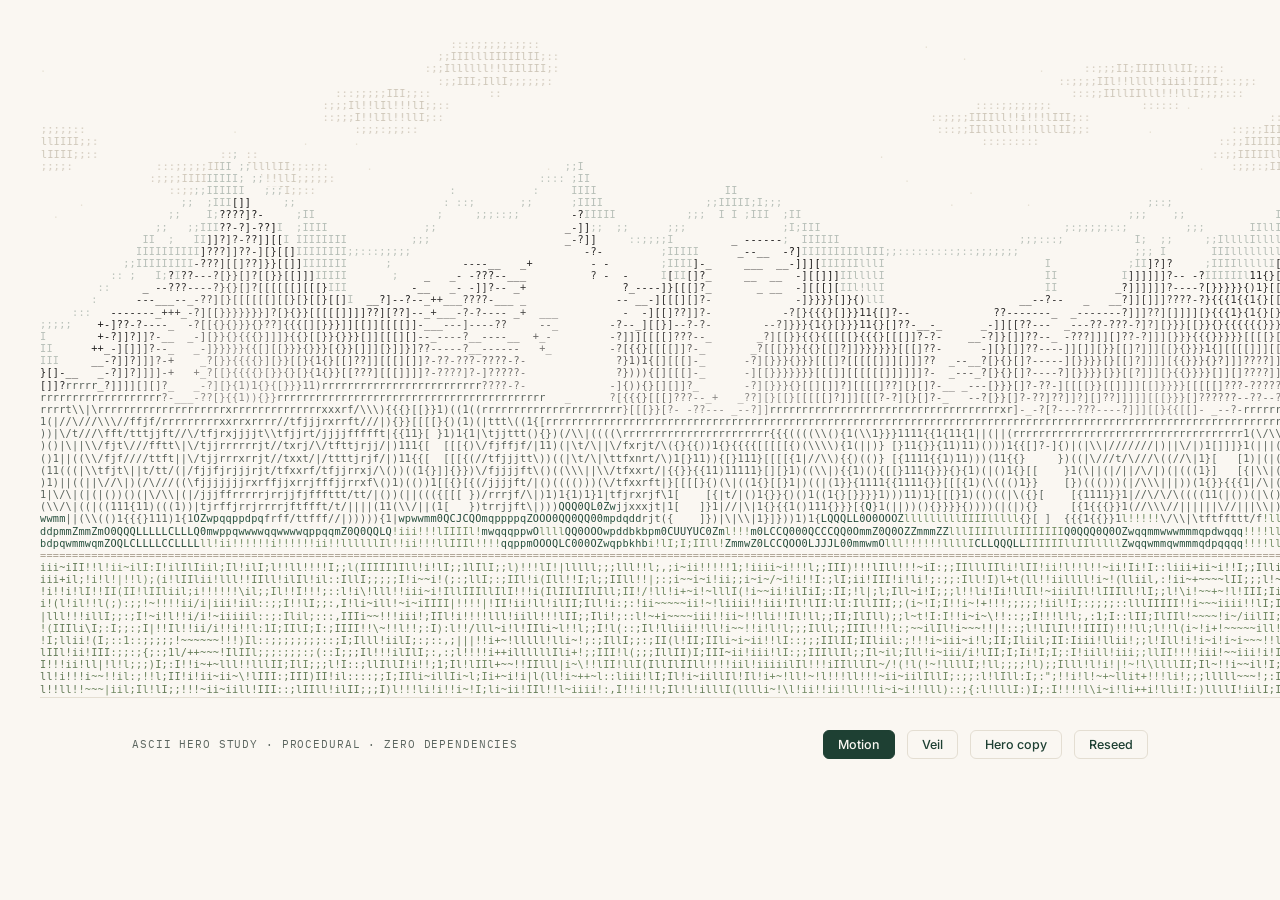
==== ascii-hero.html @ e16a2416 "jul13" ====
<!doctype html>
<html lang="en">
<head>
<meta charset="utf-8">
<meta name="viewport" content="width=device-width, initial-scale=1">
<title>Alpinae — ASCII hero study</title>
<link rel="preconnect" href="https://fonts.googleapis.com">
<link rel="preconnect" href="https://fonts.gstatic.com" crossorigin>
<link href="https://fonts.googleapis.com/css2?family=EB+Garamond:wght@500;600&family=IBM+Plex+Mono:wght@400;500&family=Inter:wght@400;500;600&display=swap" rel="stylesheet">
<style>
  :root {
    --paper: #FAF7F2;
    --ink: #1A2420;
    --ink-soft: #5C6660;
    --pine: #1E4033;
    --pine-deep: #142B23;
    --hairline: #E4DED2;
  }
  * { box-sizing: border-box; }
  html, body { margin: 0; background: var(--paper); color: var(--ink); }
  body { font-family: Inter, system-ui, sans-serif; }

  .stage {
    position: relative;
    width: 100%;
    overflow: hidden;
    border-bottom: 1px solid var(--hairline);
  }
  .stage canvas { display: block; width: 100%; }

  /* Optional veil, as the real hero would have, to test copy legibility */
  .veil {
    position: absolute; inset: 0;
    background:
      linear-gradient(90deg, rgb(250 247 242 / .92) 0%, rgb(250 247 242 / .72) 34%, rgb(250 247 242 / .12) 62%, rgb(250 247 242 / 0) 78%),
      linear-gradient(180deg, rgb(250 247 242 / .35) 0%, rgb(250 247 242 / 0) 30%, rgb(250 247 242 / 0) 70%, rgb(250 247 242 / .55) 100%);
    pointer-events: none;
  }
  .veil[hidden] { display: none; }

  .copy {
    position: absolute; inset: 0;
    display: flex; flex-direction: column; justify-content: center;
    max-width: 1080px; margin: 0 auto; padding: 0 32px;
    pointer-events: none;
  }
  .copy[hidden] { display: none; }
  .copy .kicker {
    font-family: "IBM Plex Mono", monospace;
    font-size: 12px; letter-spacing: .08em; text-transform: uppercase;
    color: var(--ink-soft); margin-bottom: 16px;
  }
  .copy h1 {
    font-family: "EB Garamond", serif; font-weight: 600;
    font-size: clamp(30px, 4.6vw, 58px); line-height: 1.08;
    margin: 0; max-width: 13ch; color: var(--ink);
  }
  .copy p {
    font-size: 16px; line-height: 1.55; color: var(--ink-soft);
    max-width: 44ch; margin: 20px 0 0;
  }

  .bar {
    display: flex; align-items: center; gap: 12px; flex-wrap: wrap;
    max-width: 1080px; margin: 0 auto; padding: 16px 32px;
  }
  .bar .label {
    font-family: "IBM Plex Mono", monospace; font-size: 11px;
    letter-spacing: .08em; text-transform: uppercase; color: var(--ink-soft);
    margin-right: auto;
  }
  .bar button {
    font: 500 12.5px Inter, sans-serif; color: var(--pine);
    background: none; border: 1px solid var(--hairline); border-radius: 6px;
    padding: 6px 14px; cursor: pointer;
  }
  .bar button:hover { background: rgb(30 64 51 / .05); }
  .bar button[aria-pressed="true"] { background: var(--pine); color: var(--paper); border-color: var(--pine); }
  .bar button:focus-visible { outline: 2px solid var(--pine); outline-offset: 2px; }

  .sr-only {
    position: absolute; width: 1px; height: 1px; padding: 0; margin: -1px;
    overflow: hidden; clip: rect(0 0 0 0); white-space: nowrap; border: 0;
  }
</style>
</head>
<body>

<figure class="stage" id="stage" role="img" aria-label="Animated ASCII rendering of a Swiss alpine valley with a passing train">
  <canvas id="scene" aria-hidden="true"></canvas>
  <div class="veil" id="veil" hidden></div>
  <div class="copy" id="copy" hidden>
    <div class="kicker">Alpinae — Swiss-hosted reconciliation</div>
    <h1>Every figure traceable to its source.</h1>
    <p>A read-only consolidation layer for wealth managers. Nothing writes back. Nothing leaves Switzerland.</p>
  </div>
  <figcaption class="sr-only">Swiss alpine valley rendered in colored ASCII characters, with drifting clouds, wind over the meadow, and a small train crossing the valley floor.</figcaption>
</figure>

<div class="bar">
  <span class="label" id="status">ASCII hero study · procedural · zero dependencies</span>
  <button id="btn-motion" aria-pressed="true">Motion</button>
  <button id="btn-veil" aria-pressed="false">Veil</button>
  <button id="btn-copy" aria-pressed="false">Hero copy</button>
  <button id="btn-seed">Reseed</button>
</div>

<script>
(() => {
  "use strict";

  const COLS = 200;
  const ROWS = 56;
  const CELL_ASPECT = 1.9;               // cell height / cell width
  const RAMP = '.`^",:;Il!i~+_-?][}{1)(|\\/tfjrxnuvczXYUJCLQ0OZmwqpdbkhao*#MW&8%B@$';
  const PAPER = "#FAF7F2";
  const FPS_INTERVAL = 80;               // ~12 fps — ASCII reads better slightly stepped

  const TRACK_Y = ROWS - 12;             // rail row; train rides on TRACK_Y - 1
  const MEADOW_Y = TRACK_Y + 1;

  const stage = document.getElementById("stage");
  const canvas = document.getElementById("scene");
  const ctx = canvas.getContext("2d", { alpha: false });

  const staticC = document.createElement("canvas");
  const staticX = staticC.getContext("2d", { alpha: false });
  const cloudC = document.createElement("canvas");
  const cloudX = cloudC.getContext("2d");

  let seed = 1913;                       // year the Lötschberg line opened
  let scene = null;
  let cellW = 0, cellH = 0, fontSize = 0;
  let running = !matchMedia("(prefers-reduced-motion: reduce)").matches;
  let visible = true;
  let lastFrame = -Infinity;

  // ---------- deterministic noise ----------

  function hash(x, y) {
    let h = (x * 374761393 + y * 668265263 + seed * 974634211) | 0;
    h = Math.imul(h ^ (h >>> 13), 1274126177);
    return ((h ^ (h >>> 16)) >>> 0) / 4294967296;
  }

  function noise(x, y) {
    const xi = Math.floor(x), yi = Math.floor(y);
    const xf = x - xi, yf = y - yi;
    const u = xf * xf * (3 - 2 * xf), v = yf * yf * (3 - 2 * yf);
    const a = hash(xi, yi), b = hash(xi + 1, yi);
    const c = hash(xi, yi + 1), d = hash(xi + 1, yi + 1);
    return a + (b - a) * u + (c - a) * v + (a - b - c + d) * u * v;
  }

  function fbm(x, y, octaves) {
    let sum = 0, amp = 0.5, freq = 1;
    for (let i = 0; i < octaves; i += 1) {
      sum += amp * noise(x * freq, y * freq);
      freq *= 2;
      amp *= 0.5;
    }
    return sum;
  }

  // Peaked 1-D profile in [0,1] for mountain crests
  function ridge(x, freq, row) {
    const n1 = 1 - Math.abs(2 * noise(x * freq, row) - 1);
    const n2 = 1 - Math.abs(2 * noise(x * freq * 2.7, row + 40) - 1);
    return n1 * 0.72 + n2 * 0.28;
  }

  // ---------- palette helpers ----------

  function mix(hexA, hexB, t) {
    t = Math.max(0, Math.min(1, t));
    const a = parseInt(hexA.slice(1), 16), b = parseInt(hexB.slice(1), 16);
    const r = Math.round((a >> 16) + (((b >> 16) & 255) - (a >> 16)) * t);
    const g = Math.round(((a >> 8) & 255) + (((b >> 8) & 255) - ((a >> 8) & 255)) * t);
    const bl = Math.round((a & 255) + ((b & 255) - (a & 255)) * t);
    return `rgb(${r} ${g} ${bl})`;
  }

  const MEADOW = ["#5B7150", "#637B57", "#6C855E", "#758F66", "#7E986E"];

  function rampChar(density) {
    const i = Math.max(0, Math.min(RAMP.length - 1, Math.round(density * (RAMP.length - 1))));
    return RAMP[i];
  }

  // ---------- scene build (pure data, resolution-independent) ----------

  function buildScene() {
    const chars = new Array(COLS * ROWS).fill(" ");
    const colors = new Array(COLS * ROWS).fill(PAPER);
    const meadowCells = [];               // { x, y, rampIndex, color }

    const farCrest = new Array(COLS);
    const nearCrest = new Array(COLS);
    const forestTop = new Array(COLS);
    const skyTop = new Array(COLS);       // cloud clip line

    for (let x = 0; x < COLS; x += 1) {
      // broad valley envelope so the ridgelines rise and fall across the frame
      const broad = 0.55 + 0.45 * noise(x * 0.008, 5);
      farCrest[x] = Math.round(26 - 20 * ridge(x, 0.02, 11) * broad);
      nearCrest[x] = Math.round(41 - 17 * ridge(x, 0.011, 53) * (1.15 - broad * 0.45));
      forestTop[x] = Math.round(TRACK_Y - 4 + 2.6 * noise(x * 0.07, 77));
      skyTop[x] = Math.min(farCrest[x], nearCrest[x]);
    }

    const slopeAt = (arr, x) =>
      (arr[Math.min(COLS - 1, x + 2)] - arr[Math.max(0, x - 2)]) / 4;

    for (let y = 0; y < ROWS; y += 1) {
      for (let x = 0; x < COLS; x += 1) {
        const i = y * COLS + x;
        const tex = fbm(x * 0.14, y * 0.14, 4);

        if (y > TRACK_Y) {
          // meadow — light and airy, animated by gusts
          let d = 0.04 + 0.2 * fbm(x * 0.35, y * 0.35, 3);
          if (hash(x * 7 + 2, y * 3 + 1) > 0.96) d += 0.22;   // odd tuft
          const shade = Math.max(0, Math.min(MEADOW.length - 1,
            Math.floor(fbm(x * 0.08, y * 0.2, 2) * MEADOW.length)));
          chars[i] = rampChar(d);
          colors[i] = MEADOW[shade];
          meadowCells.push({
            x, y,
            rampIndex: Math.round(d * (RAMP.length - 1)),
            color: MEADOW[shade],
          });

        } else if (y === TRACK_Y) {
          chars[i] = "=";
          colors[i] = "#A79D8C";

        } else if (y >= forestTop[x]) {
          // forest band — clumps of pine with meadow gaps
          const clump = fbm(x * 0.05, y * 0.3, 2);
          if (clump < 0.34) {
            chars[i] = rampChar(0.08 + 0.1 * tex);
            colors[i] = MEADOW[3];
          } else {
            chars[i] = rampChar(0.52 + 0.34 * tex);
            colors[i] = mix("#1E4033", "#2E5B45", tex);
          }

        } else if (y >= nearCrest[x]) {
          // near ridge — slope-lit rock, blank speckle for hatching
          const depth = y - nearCrest[x];
          const slope = slopeAt(nearCrest, x);
          const light = 0.5 - Math.max(-2, Math.min(2, slope)) * 0.16; // west-lit
          let d = 0.14 + 0.5 * tex * (1.35 - light);
          if (depth <= 1) d = Math.max(d, 0.45);                       // crest outline
          if (depth > 2 && tex < 0.26) continue;                       // hatching gap
          chars[i] = rampChar(d);
          colors[i] = mix("#707A72", "#3E4842", Math.min(1, d * 0.7 + (1 - light) * 0.45));

        } else if (y >= farCrest[x]) {
          // far ridge — snow near the crest, hazy rock fading to paper
          const depth = y - farCrest[x];
          const snowDepth = 2.5 + 3 * noise(x * 0.09, 91);
          if (depth < snowDepth) {
            if (depth > 0 && tex < 0.48) continue;                     // sparse snow
            chars[i] = rampChar(0.05 + 0.1 * tex);
            colors[i] = mix("#C4CBC4", "#ADB6AE", tex);
          } else {
            const slope = slopeAt(farCrest, x);
            const light = 0.5 - Math.max(-2, Math.min(2, slope)) * 0.14;
            const d = 0.1 + 0.34 * tex * (1.3 - light);
            if (tex < 0.36) continue;                                  // airy fill
            const haze = Math.min(1, depth / 16);
            chars[i] = rampChar(d);
            colors[i] = mix(mix("#8E988F", "#788279", tex), PAPER, haze * 0.55);
          }

        } else if (hash(x * 3 + 1, y * 5 + 2) > 0.992) {
          // sky: near-empty, a few faint specks so it isn't a dead void
          chars[i] = ".";
          colors[i] = "#E7E1D5";
        }
      }
    }

    // clouds: soft ellipse blobs in the sky band, baked once
    const clouds = [];
    for (let c = 0; c < 6; c += 1) {
      const cx = hash(c * 17 + 3, 5) * COLS;
      const cy = 3 + hash(c * 29 + 7, 9) * 10;
      const rx = 9 + hash(c * 41 + 1, 13) * 11;
      const ry = 2 + hash(c * 53 + 5, 17) * 2;
      for (let y = Math.max(0, Math.floor(cy - ry)); y <= Math.ceil(cy + ry); y += 1) {
        for (let x = Math.floor(cx - rx); x <= Math.ceil(cx + rx); x += 1) {
          const dx = (x - cx) / rx, dy = (y - cy) / ry;
          const d = dx * dx + dy * dy;
          if (d >= 1) continue;
          const body = (1 - d) * (0.55 + 0.45 * noise(x * 0.4 + c * 9, y * 0.4));
          if (body < 0.26) continue;
          clouds.push({
            x: ((x % COLS) + COLS) % COLS,
            y,
            char: rampChar(0.04 + body * 0.12),
            color: mix("#DAD3C6", "#C6BEAF", body),
          });
        }
      }
    }

    return { chars, colors, meadowCells, skyTop, clouds };
  }

  // ---------- rendering ----------

  function setFont(target) {
    target.font = `500 ${fontSize}px "SF Mono", ui-monospace, Menlo, Consolas, monospace`;
    target.textBaseline = "top";
  }

  function paintStatic() {
    staticX.fillStyle = PAPER;
    staticX.fillRect(0, 0, staticC.width, staticC.height);
    setFont(staticX);
    for (let y = 0; y < ROWS; y += 1) {
      for (let x = 0; x < COLS; x += 1) {
        const i = y * COLS + x;
        if (scene.chars[i] === " ") continue;
        staticX.fillStyle = scene.colors[i];
        staticX.fillText(scene.chars[i], x * cellW, y * cellH);
      }
    }
  }

  function paintClouds() {
    cloudX.clearRect(0, 0, cloudC.width, cloudC.height);
    setFont(cloudX);
    for (const cell of scene.clouds) {
      cloudX.fillStyle = cell.color;
      cloudX.fillText(cell.char, cell.x * cellW, cell.y * cellH);
    }
  }

  function resize() {
    const cssW = Math.max(320, stage.clientWidth || 1080);
    const cssH = cssW * (ROWS * CELL_ASPECT) / COLS;
    const dpr = Math.min(2, window.devicePixelRatio || 1);

    canvas.style.height = `${cssH}px`;
    canvas.width = Math.round(cssW * dpr);
    canvas.height = Math.round(cssH * dpr);
    staticC.width = cloudC.width = canvas.width;
    staticC.height = cloudC.height = canvas.height;

    cellW = canvas.width / COLS;
    cellH = canvas.height / ROWS;
    fontSize = Math.min(cellH * 1.05, cellW * 1.6);   // keep glyphs inside cells

    paintStatic();
    paintClouds();
  }

  // ---------- clouds drift, clipped above the ridgelines ----------

  function drawClouds(now) {
    const offset = running ? ((now % 140000) / 140000) * canvas.width : 0;
    ctx.save();
    ctx.beginPath();
    ctx.moveTo(0, 0);
    ctx.lineTo(canvas.width, 0);
    for (let x = COLS - 1; x >= 0; x -= 1) {
      ctx.lineTo((x + 0.5) * cellW, scene.skyTop[x] * cellH);
    }
    ctx.closePath();
    ctx.clip();
    ctx.drawImage(cloudC, -offset, 0);
    ctx.drawImage(cloudC, canvas.width - offset, 0);
    ctx.restore();
  }

  // ---------- wind gusts over the meadow ----------

  const gusts = [];
  let nextGustAt = 1500;

  function spawnGust(now) {
    gusts.push({
      start: now,
      duration: 9000 + hash(now | 0, 1) * 6000,
      cy: MEADOW_Y + 2 + hash(now | 0, 2) * (ROWS - MEADOW_Y - 4),
      rx: 16 + hash(now | 0, 3) * 22,
      ry: 3 + hash(now | 0, 4) * 3.5,
      dir: hash(now | 0, 5) < 0.5 ? -1 : 1,
      strength: 0.5 + hash(now | 0, 6) * 0.4,
    });
    nextGustAt = now + 3000 + hash(now | 0, 7) * 5000;
  }

  function drawGusts(now) {
    if (now >= nextGustAt && gusts.length < 3) spawnGust(now);
    setFont(ctx);
    for (let g = gusts.length - 1; g >= 0; g -= 1) {
      const gust = gusts[g];
      const progress = (now - gust.start) / gust.duration;
      if (progress >= 1) { gusts.splice(g, 1); continue; }

      const travel = COLS + gust.rx * 2;
      const centerX = gust.dir > 0
        ? -gust.rx + progress * travel
        : COLS + gust.rx - progress * travel;
      const envelope = Math.sin(Math.PI * progress) * gust.strength;
      const phase = Math.floor(progress * 7);

      for (const cell of scene.meadowCells) {
        const dx = (cell.x - centerX) / gust.rx;
        const dy = (cell.y - gust.cy) / gust.ry;
        const d = dx * dx + dy * dy;
        if (d >= 1) continue;
        if (envelope * (1 - d) < 0.12) continue;

        const flip = (cell.x * 13 + cell.y * 7 + phase) % 2 === 0 ? 2 : -2;
        const j = Math.max(0, Math.min(RAMP.length - 1, cell.rampIndex + flip));

        ctx.fillStyle = PAPER;
        ctx.fillRect(cell.x * cellW, cell.y * cellH, cellW + 0.5, cellH + 0.5);
        ctx.fillStyle = cell.color;
        ctx.fillText(RAMP[j], cell.x * cellW, cell.y * cellH);
      }
    }
  }

  // ---------- the train ----------

  const TRAIN_R = "[###][###][###]>";
  const TRAIN_L = "<[###][###][###]";
  const TRAIN_SPEED = 7.5;               // cells per second
  let train = null;
  let nextTrainAt = 4000;
  let trainDir = 1;

  function drawTrain(now) {
    if (!train && now >= nextTrainAt) {
      train = { start: now, dir: trainDir };
      trainDir = -trainDir;
    }
    if (!train) return;

    const body = train.dir > 0 ? TRAIN_R : TRAIN_L;
    const traveled = ((now - train.start) / 1000) * TRAIN_SPEED;
    const head = train.dir > 0 ? -body.length + traveled : COLS - traveled;

    if (traveled > COLS + body.length) {
      train = null;
      nextTrainAt = now + 16000 + hash(now | 0, 8) * 18000;
      return;
    }

    setFont(ctx);
    const y = TRACK_Y - 1;
    for (let k = 0; k < body.length; k += 1) {
      const x = Math.round(head) + k;
      if (x < 0 || x >= COLS) continue;
      ctx.fillStyle = PAPER;
      ctx.fillRect(x * cellW, y * cellH, cellW + 0.5, cellH + 0.5);
      ctx.fillStyle = "#142B23";
      ctx.fillText(body[k], x * cellW, y * cellH);
    }
  }

  // ---------- frame loop ----------

  function drawFrame(now) {
    ctx.drawImage(staticC, 0, 0);
    drawClouds(now);
    if (running) {
      drawGusts(now);
      drawTrain(now);
    }
  }

  function tick(now) {
    if (running && visible && now - lastFrame >= FPS_INTERVAL) {
      drawFrame(now);
      lastFrame = now;
    }
    requestAnimationFrame(tick);
  }

  // ---------- wiring ----------

  function rebuild() {
    scene = buildScene();
    resize();
    drawFrame(performance.now());
  }

  new ResizeObserver(() => { resize(); drawFrame(performance.now()); }).observe(stage);
  new IntersectionObserver(entries => { visible = entries[0].isIntersecting; }).observe(stage);
  document.addEventListener("visibilitychange", () => { visible = !document.hidden; });

  const btnMotion = document.getElementById("btn-motion");
  btnMotion.setAttribute("aria-pressed", String(running));
  btnMotion.addEventListener("click", () => {
    running = !running;
    btnMotion.setAttribute("aria-pressed", String(running));
    if (!running) drawFrame(performance.now());
  });

  function bindToggle(buttonId, targetId) {
    const button = document.getElementById(buttonId);
    const target = document.getElementById(targetId);
    button.addEventListener("click", () => {
      target.hidden = !target.hidden;
      button.setAttribute("aria-pressed", String(!target.hidden));
    });
  }
  bindToggle("btn-veil", "veil");
  bindToggle("btn-copy", "copy");

  document.getElementById("btn-seed").addEventListener("click", () => {
    seed = (Math.random() * 1e9) | 0;
    gusts.length = 0;
    train = null;
    rebuild();
  });

  rebuild();
  requestAnimationFrame(tick);
})();
</script>
</body>
</html>
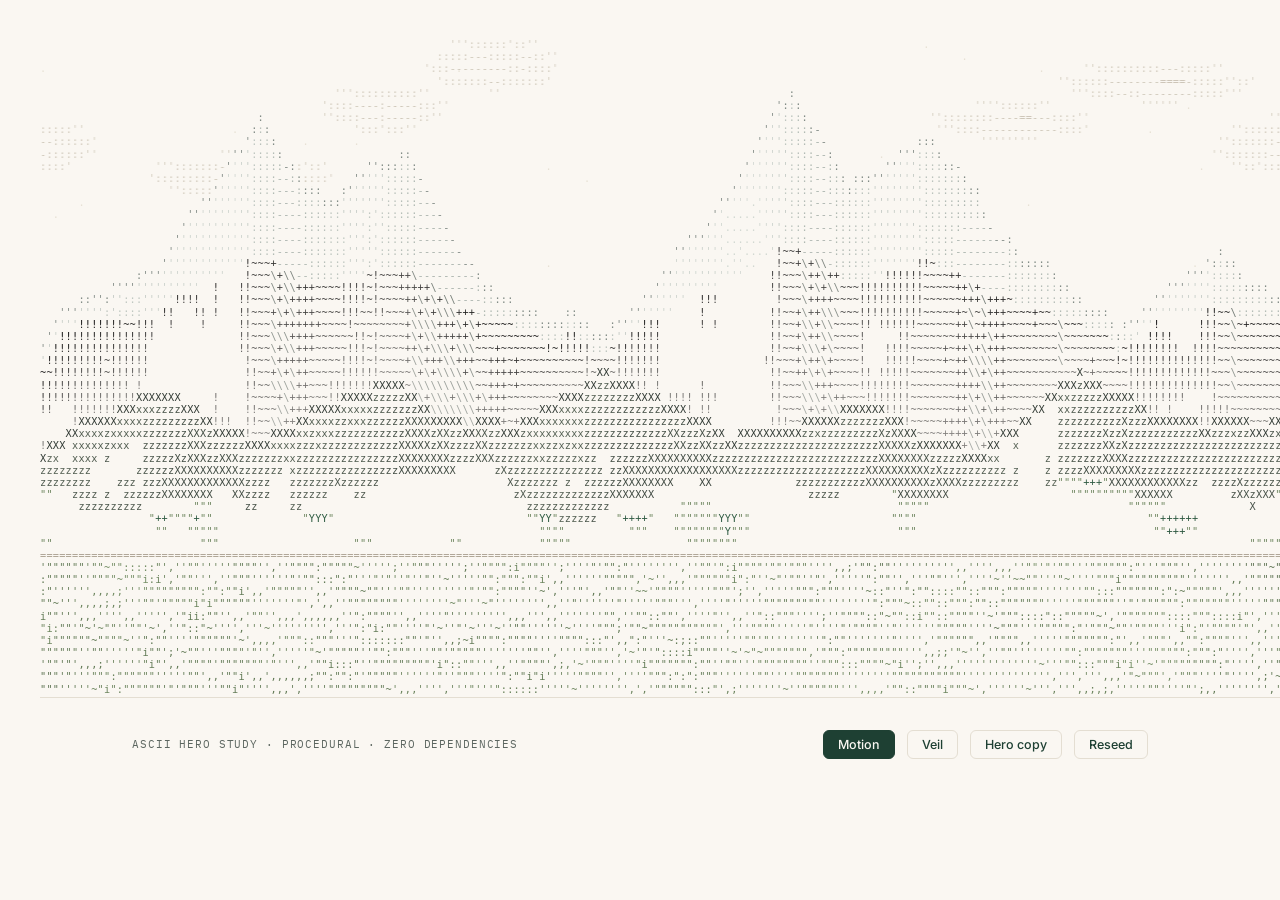
==== commit 574b3406: "Hero: animated ASCII alpine band; fact strip under nav - Replace the hand-drawn alpine SVG with a pr" ====
--- a/ascii-hero.html
+++ b/ascii-hero.html
@@ -112,8 +112,15 @@
   const COLS = 200;
   const ROWS = 56;
   const CELL_ASPECT = 1.9;               // cell height / cell width
-  const RAMP = '.`^",:;Il!i~+_-?][}{1)(|\\/tfjrxnuvczXYUJCLQ0OZmwqpdbkhao*#MW&8%B@$';
   const PAPER = "#FAF7F2";
+
+  // Curated per-region ramps — a single global ramp puts punctuation noise
+  // ("?][}{") in the midtones, which reads as static rather than terrain.
+  const SNOW_RAMP = "`.':-=";
+  const FAR_RAMP = ".,:;!~+=zx";
+  const NEAR_RAMP = ":;~+=xzXH#8";
+  const FOREST_RAMP = "!iy+YT#";
+  const MEADOW_RAMP = ".,'\":;~ii";
   const FPS_INTERVAL = 80;               // ~12 fps — ASCII reads better slightly stepped
 
   const TRACK_Y = ROWS - 12;             // rail row; train rides on TRACK_Y - 1
@@ -162,11 +169,24 @@
     return sum;
   }
 
-  // Peaked 1-D profile in [0,1] for mountain crests
-  function ridge(x, freq, row) {
-    const n1 = 1 - Math.abs(2 * noise(x * freq, row) - 1);
-    const n2 = 1 - Math.abs(2 * noise(x * freq * 2.7, row + 40) - 1);
-    return n1 * 0.72 + n2 * 0.28;
+  // Ridgelines are art-directed, not generated: noise alone has no
+  // composition. Control points define the silhouette; noise only jitters it.
+  const FAR_PTS = [
+    [0, 26], [18, 20], [34, 9], [44, 15], [56, 11], [70, 22], [88, 26],
+    [104, 17], [117, 6], [126, 13], [139, 10], [152, 19], [168, 25],
+    [184, 20], [199, 26],
+  ];
+  const NEAR_PTS = [
+    [0, 36], [16, 31], [34, 35], [52, 30], [72, 34], [90, 29], [108, 35],
+    [126, 32], [144, 36], [162, 30], [182, 34], [199, 32],
+  ];
+
+  function polyline(points, x) {
+    for (let p = 0; p < points.length - 1; p += 1) {
+      const [x0, y0] = points[p], [x1, y1] = points[p + 1];
+      if (x >= x0 && x <= x1) return y0 + (y1 - y0) * (x - x0) / (x1 - x0);
+    }
+    return points[points.length - 1][1];
   }
 
   // ---------- palette helpers ----------
@@ -182,10 +202,12 @@
 
   const MEADOW = ["#5B7150", "#637B57", "#6C855E", "#758F66", "#7E986E"];
 
-  function rampChar(density) {
-    const i = Math.max(0, Math.min(RAMP.length - 1, Math.round(density * (RAMP.length - 1))));
-    return RAMP[i];
-  }
+  function pick(ramp, t) {
+    const i = Math.max(0, Math.min(ramp.length - 1, Math.round(t * (ramp.length - 1))));
+    return ramp[i];
+  }
+
+  const clamp = (v, a, b) => (v < a ? a : v > b ? b : v);
 
   // ---------- scene build (pure data, resolution-independent) ----------
 
@@ -200,33 +222,52 @@
     const skyTop = new Array(COLS);       // cloud clip line
 
     for (let x = 0; x < COLS; x += 1) {
-      // broad valley envelope so the ridgelines rise and fall across the frame
-      const broad = 0.55 + 0.45 * noise(x * 0.008, 5);
-      farCrest[x] = Math.round(26 - 20 * ridge(x, 0.02, 11) * broad);
-      nearCrest[x] = Math.round(41 - 17 * ridge(x, 0.011, 53) * (1.15 - broad * 0.45));
-      forestTop[x] = Math.round(TRACK_Y - 4 + 2.6 * noise(x * 0.07, 77));
+      farCrest[x] = Math.round(polyline(FAR_PTS, x) + 1.6 * (noise(x * 0.35, 21) - 0.5));
+      nearCrest[x] = Math.round(polyline(NEAR_PTS, x) + 1.6 * (noise(x * 0.3, 63) - 0.5));
+      // fingered forest edge — two octaves so the treeline isn't a flat rule
+      forestTop[x] = Math.round(TRACK_Y - 5
+        + 4.5 * (noise(x * 0.09, 77) - 0.5)
+        + 2.0 * (noise(x * 0.28, 131) - 0.5));
       skyTop[x] = Math.min(farCrest[x], nearCrest[x]);
     }
 
     const slopeAt = (arr, x) =>
       (arr[Math.min(COLS - 1, x + 2)] - arr[Math.max(0, x - 2)]) / 4;
+
+    // Directional light (upper-left): a face whose crest descends to the right
+    // turns away from the light → shadow; a rising face is lit. Smoothed over a
+    // wide window so the whole flank shares one tone instead of speckling.
+    // 0 = deep shadow, 1 = full sun.
+    const lightAt = (arr, x) => {
+      const s = (arr[Math.min(COLS - 1, x + 4)] - arr[Math.max(0, x - 4)]) / 8;
+      return clamp(0.5 - s * 0.52, 0.05, 0.97);
+    };
+    const farLit = new Array(COLS);
+    const nearLit = new Array(COLS);
+    for (let x = 0; x < COLS; x += 1) {
+      farLit[x] = lightAt(farCrest, x);
+      nearLit[x] = lightAt(nearCrest, x);
+    }
 
     for (let y = 0; y < ROWS; y += 1) {
       for (let x = 0; x < COLS; x += 1) {
         const i = y * COLS + x;
-        const tex = fbm(x * 0.14, y * 0.14, 4);
+        // x/y frequencies compensate for tall cells so the noise is
+        // isotropic on screen — otherwise it bands horizontally
+        const tex = fbm(x * 0.11, y * 0.21, 4);
 
         if (y > TRACK_Y) {
           // meadow — light and airy, animated by gusts
-          let d = 0.04 + 0.2 * fbm(x * 0.35, y * 0.35, 3);
-          if (hash(x * 7 + 2, y * 3 + 1) > 0.96) d += 0.22;   // odd tuft
+          let t = 0.7 * fbm(x * 0.3, y * 0.55, 3);
+          if (hash(x * 7 + 2, y * 3 + 1) > 0.95) t += 0.45;   // odd tuft
           const shade = Math.max(0, Math.min(MEADOW.length - 1,
             Math.floor(fbm(x * 0.08, y * 0.2, 2) * MEADOW.length)));
-          chars[i] = rampChar(d);
+          chars[i] = pick(MEADOW_RAMP, t);
           colors[i] = MEADOW[shade];
           meadowCells.push({
             x, y,
-            rampIndex: Math.round(d * (RAMP.length - 1)),
+            rampIndex: Math.max(0, Math.min(MEADOW_RAMP.length - 1,
+              Math.round(t * (MEADOW_RAMP.length - 1)))),
             color: MEADOW[shade],
           });
 
@@ -235,43 +276,74 @@
           colors[i] = "#A79D8C";
 
         } else if (y >= forestTop[x]) {
-          // forest band — clumps of pine with meadow gaps
-          const clump = fbm(x * 0.05, y * 0.3, 2);
-          if (clump < 0.34) {
-            chars[i] = rampChar(0.08 + 0.1 * tex);
-            colors[i] = MEADOW[3];
+          // forest band — scattered pine clumps over meadow, so the treeline
+          // reads as stippled stands rather than a solid dark rule
+          const clump = fbm(x * 0.14, y * 0.34, 2);
+          if (clump < 0.52) {
+            continue;                                                  // meadow gap → paper
+          } else if (clump < 0.6) {
+            chars[i] = pick(MEADOW_RAMP, 0.4);                         // sparse scrub
+            colors[i] = MEADOW[2];
           } else {
-            chars[i] = rampChar(0.52 + 0.34 * tex);
-            colors[i] = mix("#1E4033", "#2E5B45", tex);
+            chars[i] = pick(FOREST_RAMP, 0.3 + 0.55 * tex);
+            colors[i] = mix("#265039", "#37664B", tex);
           }
 
         } else if (y >= nearCrest[x]) {
-          // near ridge — slope-lit rock, blank speckle for hatching
+          // near ridge — solid dark foothill mass, one tone per lit/shadow face
           const depth = y - nearCrest[x];
+          const lit = nearLit[x];
           const slope = slopeAt(nearCrest, x);
-          const light = 0.5 - Math.max(-2, Math.min(2, slope)) * 0.16; // west-lit
-          let d = 0.14 + 0.5 * tex * (1.35 - light);
-          if (depth <= 1) d = Math.max(d, 0.45);                       // crest outline
-          if (depth > 2 && tex < 0.26) continue;                       // hatching gap
-          chars[i] = rampChar(d);
-          colors[i] = mix("#707A72", "#3E4842", Math.min(1, d * 0.7 + (1 - light) * 0.45));
+          const base = forestTop[x] - nearCrest[x];
+          const foot = base > 0 ? depth / base : 1;                   // 0 crest → 1 base
+          // shadow faces get denser glyphs; a valley-shadow gradient darkens the base
+          const t = clamp(0.4 + (1 - lit) * 0.34 + foot * 0.1 + (tex - 0.5) * 0.12, 0, 0.8);
+          if (depth === 0) {
+            chars[i] = pick(NEAR_RAMP, 0.72);                          // crisp crest edge
+            colors[i] = "#313A34";
+          } else if (lit > 0.5 && tex < 0.15 + (lit - 0.5) * 1.3) {
+            continue;                                                  // sunlit face goes porous
+          } else if (Math.abs(slope) > 0.55 && lit < 0.4 && hash(x * 5, y * 9) < 0.55) {
+            chars[i] = slope < 0 ? "/" : "\\";                         // shadowed flank striation
+            colors[i] = "#333D37";
+          } else {
+            chars[i] = pick(NEAR_RAMP, t);
+            // lit face → mossy green-grey, shadow face → deep pine
+            colors[i] = mix("#333D37", "#6B7867", lit - foot * 0.18 + (tex - 0.5) * 0.12);
+          }
 
         } else if (y >= farCrest[x]) {
-          // far ridge — snow near the crest, hazy rock fading to paper
+          // far ridge — the star: snow-capped peaks with real light/shadow massing
           const depth = y - farCrest[x];
-          const snowDepth = 2.5 + 3 * noise(x * 0.09, 91);
+          const lit = farLit[x];
+          const slope = slopeAt(farCrest, x);
+          const height = 26 - farCrest[x];                            // 0 valley … ~20 summit
+          const snowDepth = Math.max(1.4, height * 0.62);
+          const band = nearCrest[x] - farCrest[x];
+          const haze = band > 0 ? depth / band : 0;                  // aerial fade toward base
+
           if (depth < snowDepth) {
-            if (depth > 0 && tex < 0.48) continue;                     // sparse snow
-            chars[i] = rampChar(0.05 + 0.1 * tex);
-            colors[i] = mix("#C4CBC4", "#ADB6AE", tex);
+            // snow: solid caps. Lit snow is cool grey (never paper-white, or it
+            // vanishes on ivory); shadow snow is a darker blue-grey giving volume.
+            const snowShade = clamp(0.4 + lit * 0.6 - (tex - 0.5) * 0.14, 0, 1);
+            chars[i] = pick(SNOW_RAMP, clamp(0.32 + (1 - lit) * 0.45 + (tex - 0.5) * 0.18, 0.14, 1));
+            colors[i] = mix("#8A968F", "#D2D8D2", snowShade);
+            if (depth === 0) colors[i] = "#828C86";                   // firm crest edge
           } else {
-            const slope = slopeAt(farCrest, x);
-            const light = 0.5 - Math.max(-2, Math.min(2, slope)) * 0.14;
-            const d = 0.1 + 0.34 * tex * (1.3 - light);
-            if (tex < 0.36) continue;                                  // airy fill
-            const haze = Math.min(1, depth / 16);
-            chars[i] = rampChar(d);
-            colors[i] = mix(mix("#8E988F", "#788279", tex), PAPER, haze * 0.55);
+            // rock: strong lit/shadow bands; sunlit faces go porous so the massif
+            // reads as lit-left / shadow-right instead of a solid block.
+            const rockShade = clamp(0.36 + lit * 0.62, 0, 1);
+            if (lit > 0.52 && tex < 0.12 + (lit - 0.5) * 1.2 && haze > 0.15) {
+              // paper shows through on sunny flanks
+            } else if (Math.abs(slope) > 0.5 && lit < 0.45 && hash(x * 5, y * 9) < 0.6) {
+              chars[i] = slope < 0 ? "/" : "\\";                       // shadowed striation
+              colors[i] = mix("#5E6862", PAPER, haze * 0.5);
+            } else {
+              const t = clamp(0.35 + (1 - lit) * 0.34 + (tex - 0.5) * 0.2, 0, 0.72);
+              chars[i] = pick(FAR_RAMP, t);
+              const rock = mix("#5E6862", "#B2BAB2", rockShade);
+              colors[i] = mix(rock, PAPER, haze * 0.55);              // melt into distance
+            }
           }
 
         } else if (hash(x * 3 + 1, y * 5 + 2) > 0.992) {
@@ -299,7 +371,7 @@
           clouds.push({
             x: ((x % COLS) + COLS) % COLS,
             y,
-            char: rampChar(0.04 + body * 0.12),
+            char: pick(SNOW_RAMP, 0.2 + body * 0.8),
             color: mix("#DAD3C6", "#C6BEAF", body),
           });
         }
@@ -417,12 +489,12 @@
         if (envelope * (1 - d) < 0.12) continue;
 
         const flip = (cell.x * 13 + cell.y * 7 + phase) % 2 === 0 ? 2 : -2;
-        const j = Math.max(0, Math.min(RAMP.length - 1, cell.rampIndex + flip));
+        const j = Math.max(0, Math.min(MEADOW_RAMP.length - 1, cell.rampIndex + flip));
 
         ctx.fillStyle = PAPER;
         ctx.fillRect(cell.x * cellW, cell.y * cellH, cellW + 0.5, cellH + 0.5);
         ctx.fillStyle = cell.color;
-        ctx.fillText(RAMP[j], cell.x * cellW, cell.y * cellH);
+        ctx.fillText(MEADOW_RAMP[j], cell.x * cellW, cell.y * cellH);
       }
     }
   }
